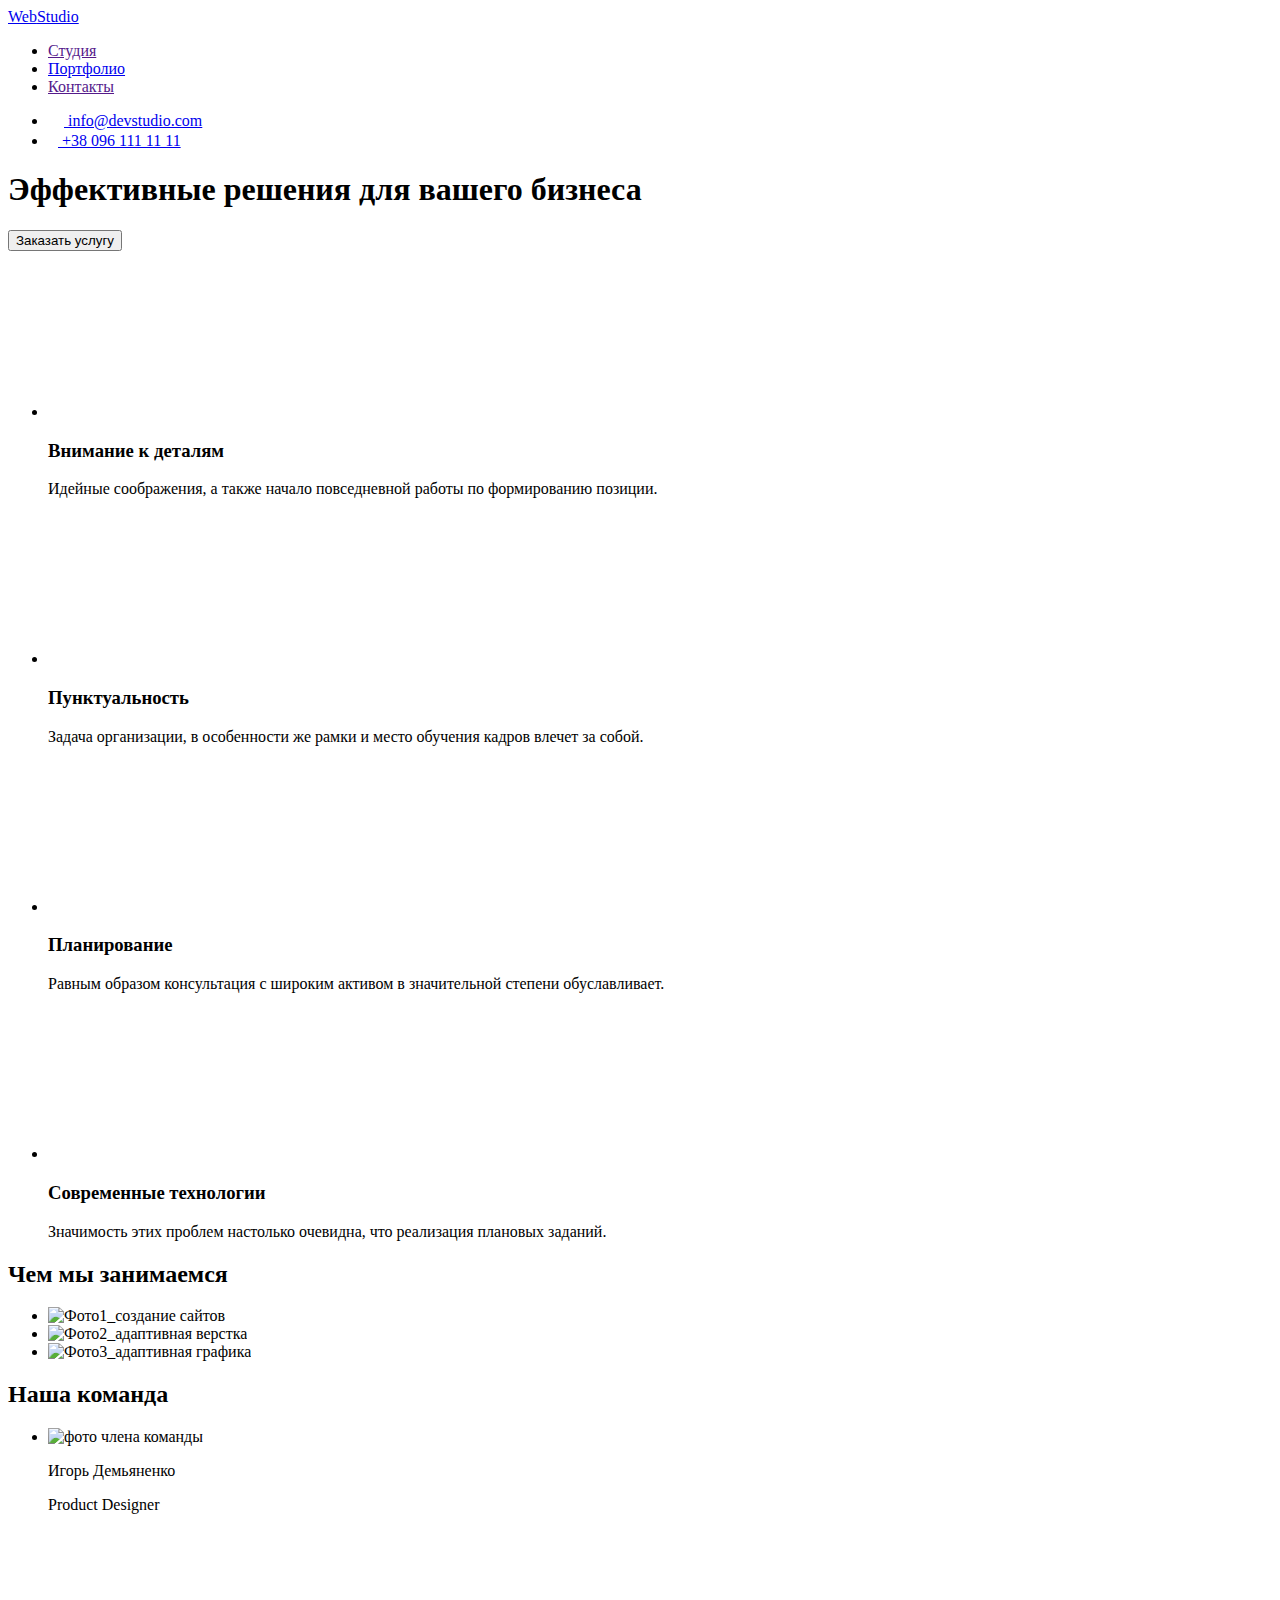
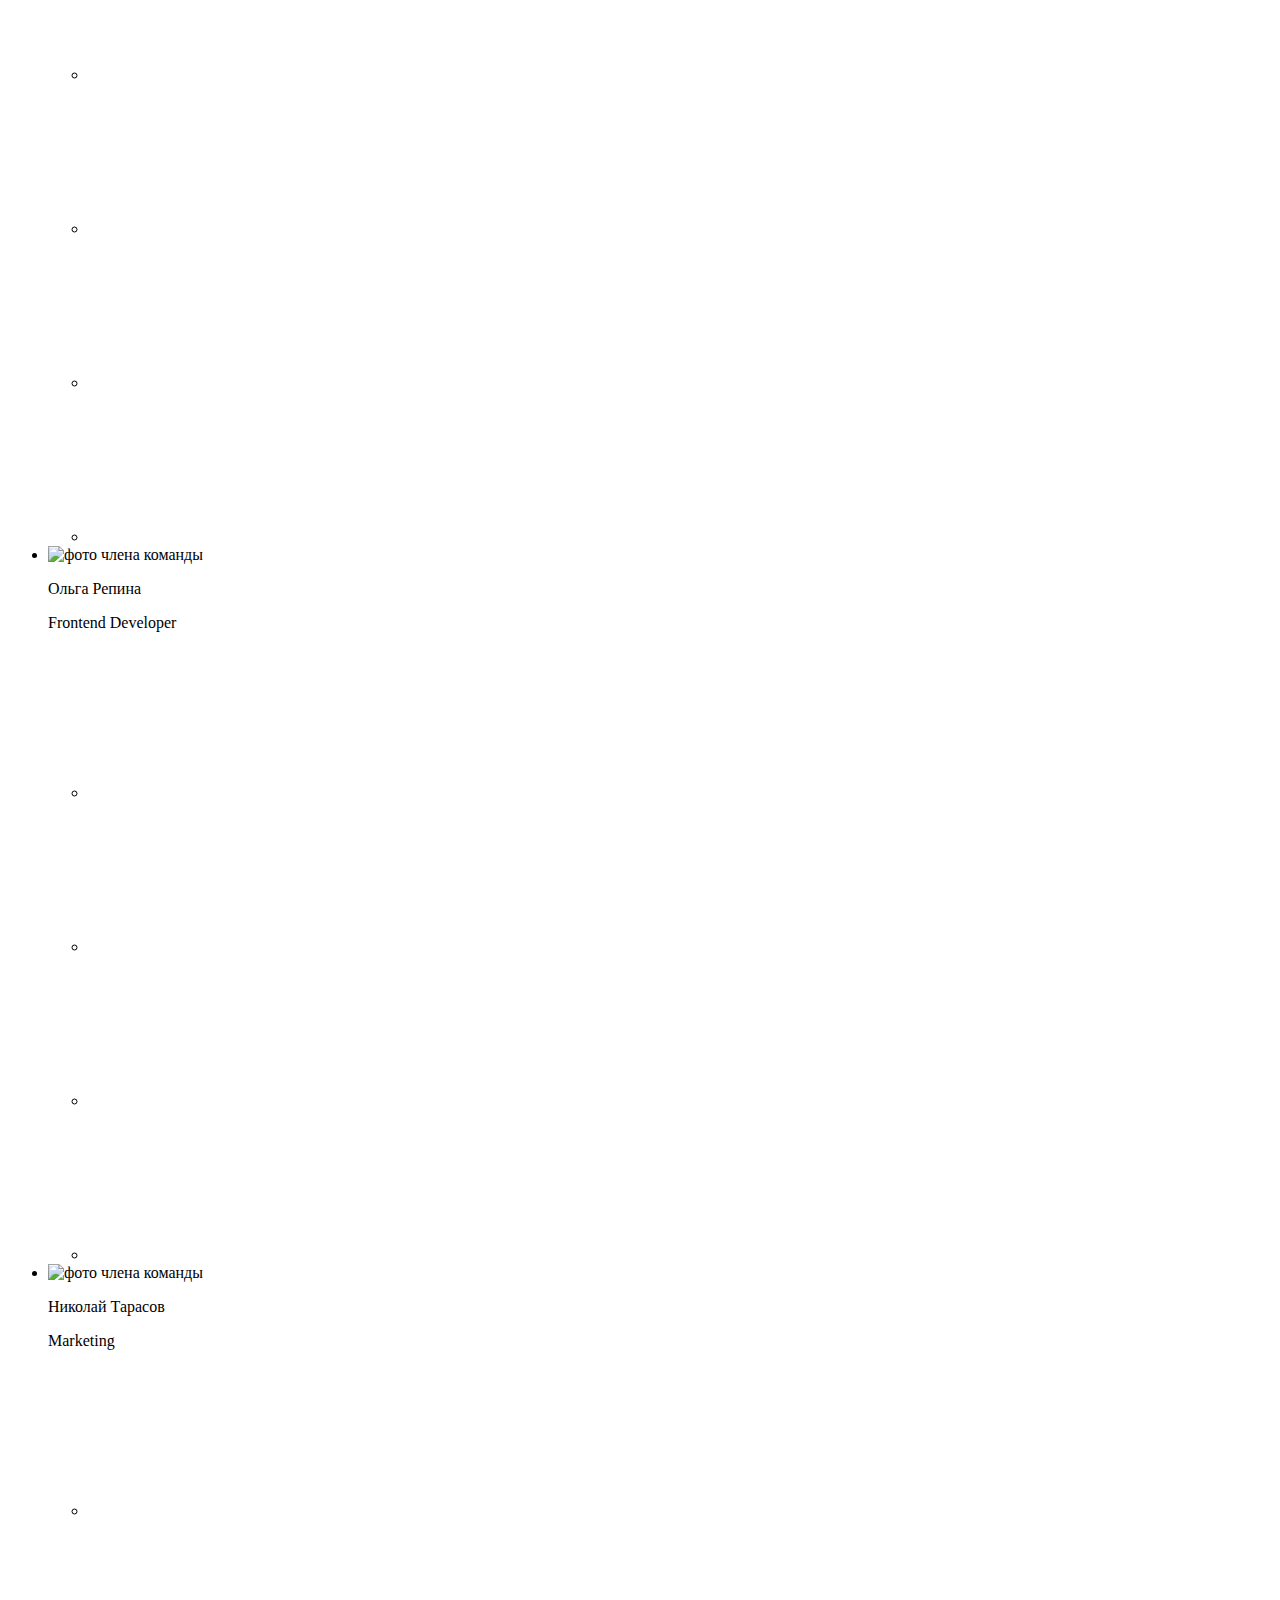
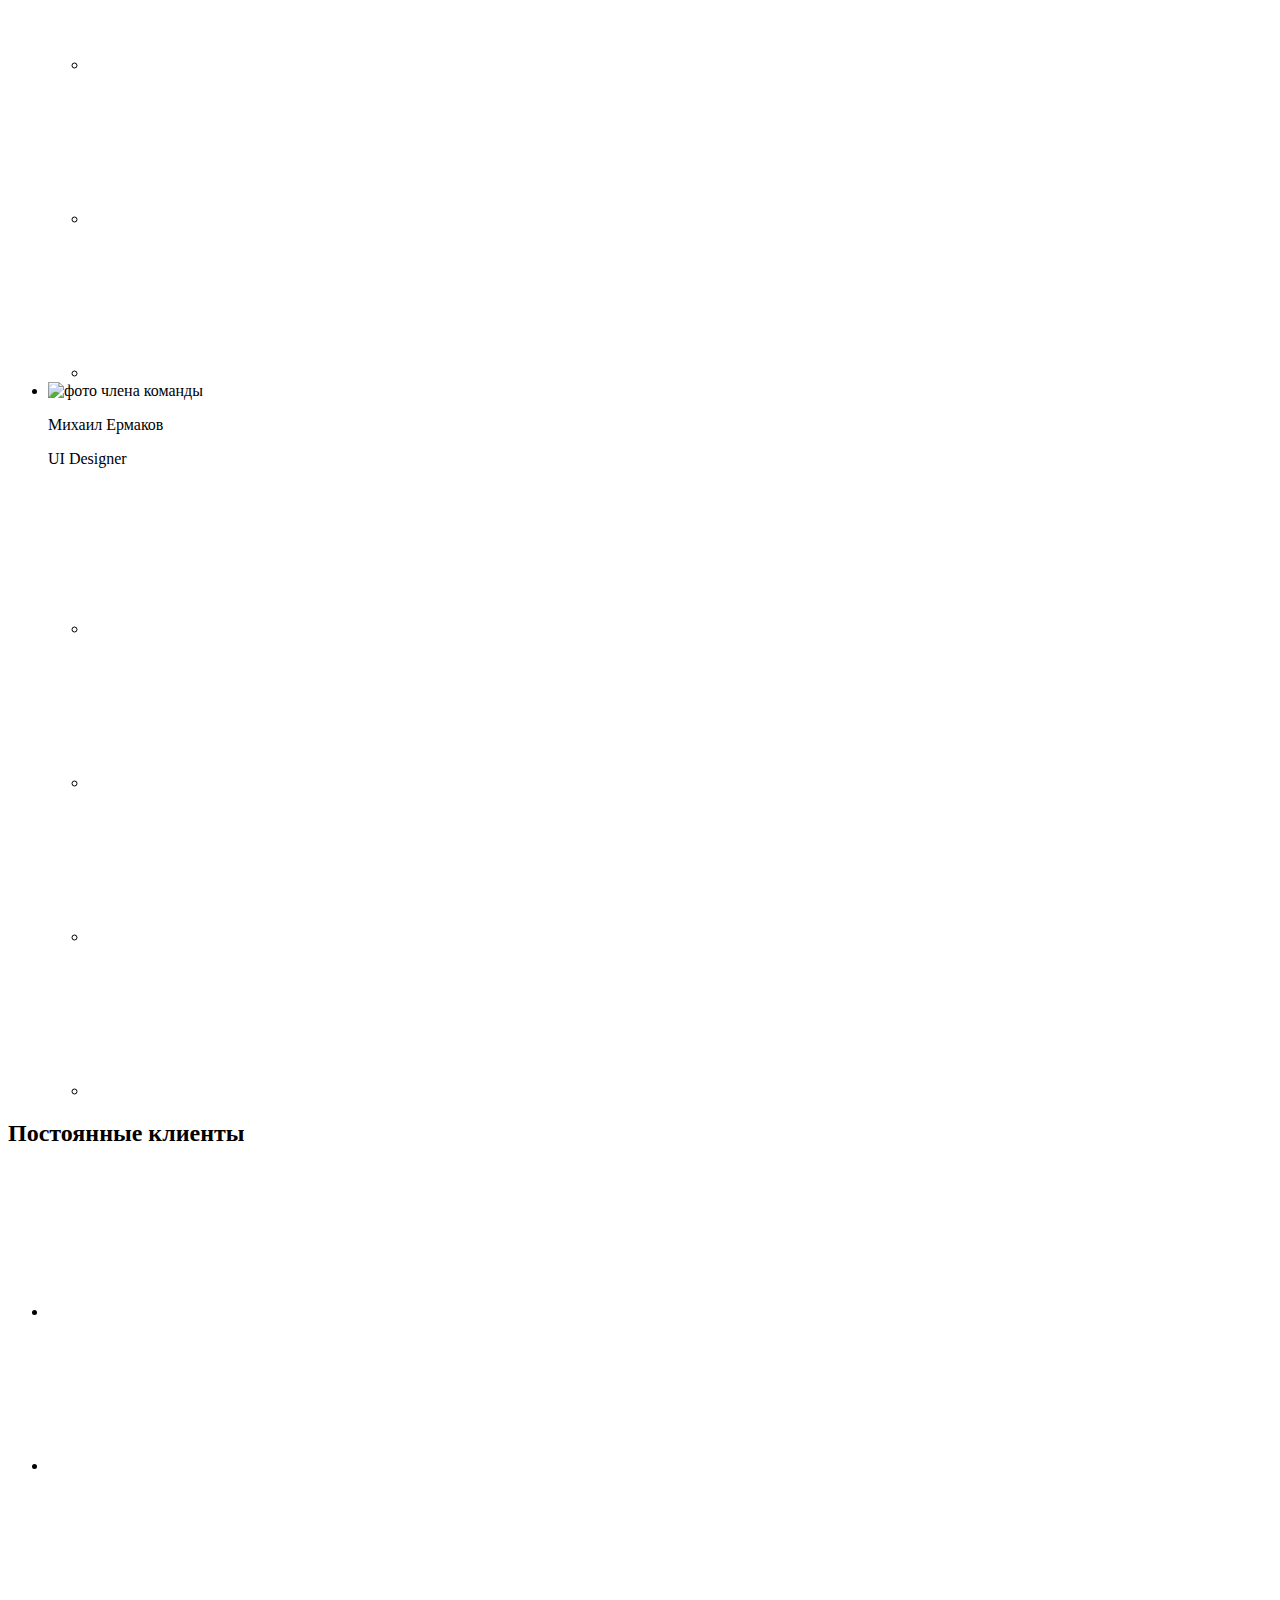
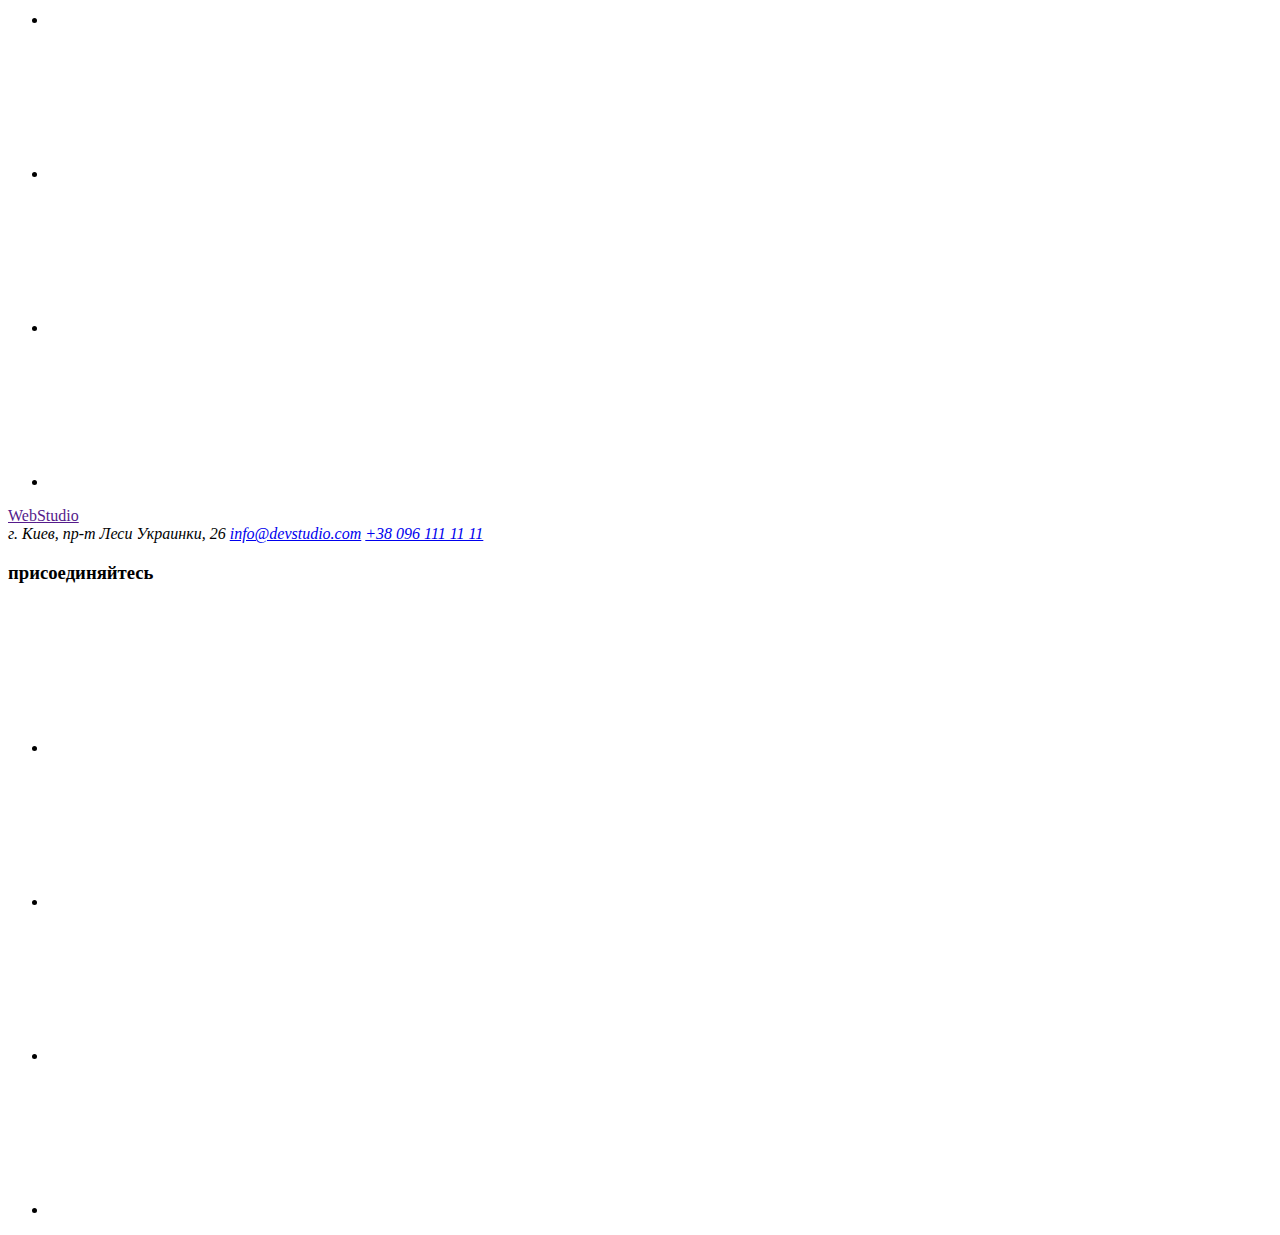
==== index.html @ 7166ab2b "Create index.html" ====
<!DOCTYPE html>
<html lang="ru">

<head>
    <meta charset="UTF-8">
    <meta http-equiv="X-UA-Compatible" content="IE=edge">
    <meta name="viewport" content="width=device-width, initial-scale=1.0">
    <title>WebStudio</title>
    <link href="https://fonts.googleapis.com/css2?family=Raleway:wght@700&family=Roboto:wght@400;500;700;900&display=swap"
          rel="stylesheet">
    <link rel="stylesheet" href="https://cdnjs.cloudflare.com/ajax/libs/modern-normalize/1.1.0/modern-normalize.min.css"
          integrity="sha512-wpPYUAdjBVSE4KJnH1VR1HeZfpl1ub8YT/NKx4PuQ5NmX2tKuGu6U/JRp5y+Y8XG2tV+wKQpNHVUX03MfMFn9Q=="
          crossorigin="anonymous" referrerpolicy="no-referrer" />
    <link rel="stylesheet" href="./css/style.css">
</head>

<body>
    <header class="header">
        <div class="container header_nav">
            <a class="logo_title link_logo" href="./index.html"><span class="logo">Web</span>Studio</a>
        <nav class="navigation">
            <ul class="nav_list list">
                <li class="nav_item">
                    <a class="link_active nav_link link" href="">Студия</a>
                </li>
                <li class="nav_item" >
                    <a class="nav_link link" href="./portfolio.html">Портфолио</a>
                </li>
                <li class="nav_item">
                    <a class="nav_link link" href="">Контакты</a>
                </li>
            </ul>
        </nav>
        <div class="header_contact">
        <ul class="contact_list list">
            <li class="contact_item" >
                <a class="contact_link link " href="mailto:info@devstudio.com">
                    <svg class="icon_contact" width="16" height ="12">
                        <use href="./img/icons.svg#icon-lettet"></use>
                    </svg>
                    info@devstudio.com</a>
            </li>
            <li class="contact_item">
                <a class="contact_link link" href="tel:+380961111111">
                <svg class="icon_contact" width="10" height ="16">
                    <use href="./img/icons.svg#icon-smartphone"></use>
                </svg>
                    +38 096 111 11 11</a>
            </li>
        </ul></div>
        </div>
    </header>
    <main>
        <section class="hero section">
            <div class="container">
            <h1 class="hero_title">Эффективные решения для вашего бизнеса</h1>
            <button class="hero_btn" type="button">Заказать услугу</button>
            </div>
        </section>
        <section class="features section">
            <div class="container">
            <ul class="features_list list">
                <li class="features_item">
                    <div class="icon_container">
                    <svg class="icon_features">
                        <use href="./img/icons.svg#icon-antenna-1"></use>
                    </svg>
                    </div>
                    <h3 class="features_title">Внимание к деталям</h3>
                    <p class="features_text">Идейные соображения, а также начало повседневной работы по формированию позиции.</p>
                </li>
                <li class="features_item">
                    <div class="icon_container">
                        <svg class="icon_features">
                            <use href="./img/icons.svg#icon-clock-1"></use>
                        </svg>
                    </div>
                    <h3 class="features_title">Пунктуальность</h3>
                    <p class="features_text">Задача организации, в особенности же рамки и место обучения кадров влечет за собой.</p>
                </li>
                <li class="features_item">
                    <div class="icon_container">
                        <svg class="icon_features">
                            <use href="./img/icons.svg#icon-diagram-1"></use>
                        </svg>
                    </div>
                    <h3 class="features_title">Планирование</h3>
                    <p class="features_text">Равным образом консультация с широким активом в значительной степени обуславливает.</p>
                </li>
                <li class="features_item">
                    <div class="icon_container">
                        <svg class="icon_features">
                            <use href="./img/icons.svg#icon-astronaut-1"></use>
                        </svg>
                    </div>
                    <h3 class="features_title">Современные технологии</h3>
                    <p class="features_text">Значимость этих проблем настолько очевидна, что реализация плановых заданий.</p>
                </li>
            </ul> </div>
        </section>
        <section class="works section">
            <div class="container">
            <h2 class="works_title">Чем мы занимаемся</h2>

            <ul class="works_list list">
                <li class="works_item">
                    <img src="./img/box1.jpg" alt="Фото1_создание сайтов" width="370" height="294">
                </li>
                <li class="works_item">
                    <img src="./img/box2.jpg" alt="Фото2_адаптивная верстка" width="370" height="294">
                </li>
                <li class="works_item">
                    <img src="./img/box3.jpg" alt="Фото3_адаптивная графика" width="370" height="294">
                </li>
            </ul> </div>
        </section>
        <section class="team section">
            <div class="container">
            <h2 class="team_title">Наша команда</h2>
            <ul class="team_list list">
                <li class="team_item">
                    <img src="./img/man1.jpg" alt="фото члена команды" width="270" height="260">
                    <p class="team_name">Игорь Демьяненко</p>
                    <p class="team_text">Product Designer</p>
                    <ul class="soc_list list">
                        <li class="soc_item">
                            <a class="soc_link" href="#">
                                <svg class="icon_soc">
                                    <use href="./img/icons.svg#icon-instagram-2"></use>
                                </svg>
                            </a>
                        </li>
                        <li class="soc_item" >
                            <a class="soc_link" href="#">
                                <svg class="icon_soc">
                                    <use href="./img/icons.svg#icon-twitter-1"></use>
                                </svg>
                            </a>
                        </li>
                        <li class="soc_item">
                            <a class="soc_link" href="#">
                                <svg class="icon_soc">
                                    <use href="./img/icons.svg#icon-facebook-1"></use>
                                </svg>
                            </a>
                        </li>
                        <li class="soc_item">
                            <a class="soc_link" href="#">
                                <svg class="icon_soc">
                                    <use href="./img/icons.svg#icon-linkedin-1"></use>
                                </svg>
                            </a>
                        </li>

                    </ul>
                </li>
                <li class="team_item" >
                    <img src="./img/woman.jpg" alt="фото члена команды" width="270" height="260">
                    <p class="team_name">Ольга Репина</p>
                    <p class="team_text" >Frontend Developer</p>
                    <ul class="soc_list list">
                        <li class="soc_item">
                            <a class="soc_link" href="#">
                                <svg class="icon_soc">
                                    <use href="./img/icons.svg#icon-instagram-2"></use>
                                </svg>
                            </a>
                        </li>
                        <li class="soc_item">
                            <a class="soc_link" href="#">
                                <svg class="icon_soc">
                                    <use href="./img/icons.svg#icon-twitter-1"></use>
                                </svg>
                            </a>
                        </li>
                        <li class="soc_item">
                            <a class="soc_link" href="#">
                                <svg class="icon_soc">
                                    <use href="./img/icons.svg#icon-facebook-1"></use>
                                </svg>
                            </a>
                        </li>
                        <li class="soc_item">
                            <a class="soc_link" href="#">
                                <svg class="icon_soc">
                                    <use href="./img/icons.svg#icon-linkedin-1"></use>
                                </svg>
                            </a>
                        </li>
                    
                    </ul>
                </li>
                <li class="team_item">
                    <img src="./img/man2.jpg" alt="фото члена команды" width="270" height="260">
                    <p class="team_name" >Николай Тарасов</p>
                    <p class="team_text">Marketing</p>
                    <ul class="soc_list list">
                        <li class="soc_item">
                            <a class="soc_link" href="#">
                                <svg class="icon_soc">
                                    <use href="./img/icons.svg#icon-instagram-2"></use>
                                </svg>
                            </a>
                        </li>
                        <li class="soc_item">
                            <a class="soc_link" href="#">
                                <svg class="icon_soc">
                                    <use href="./img/icons.svg#icon-twitter-1"></use>
                                </svg>
                            </a>
                        </li>
                        <li class="soc_item">
                            <a class="soc_link" href="#">
                                <svg class="icon_soc">
                                    <use href="./img/icons.svg#icon-facebook-1"></use>
                                </svg>
                            </a>
                        </li>
                        <li class="soc_item">
                            <a class="soc_link" href="#">
                                <svg class="icon_soc">
                                    <use href="./img/icons.svg#icon-linkedin-1"></use>
                                </svg>
                            </a>
                        </li>
                    
                    </ul>
                </li>
                <li class="team_item" >
                    <img src="./img/man1.jpg" alt="фото члена команды" width="270" height="260">
                    <p class="team_name">Михаил Ермаков</p>
                    <p class="team_text" >UI Designer</p>
                    <ul class="soc_list list">
                        <li class="soc_item">
                            <a class="soc_link" href="#">
                                <svg class="icon_soc">
                                    <use href="./img/icons.svg#icon-instagram-2"></use>
                                </svg>
                            </a>
                        </li>
                        <li class="soc_item">
                            <a class="soc_link" href="#">
                                <svg class="icon_soc">
                                    <use href="./img/icons.svg#icon-twitter-1"></use>
                                </svg>
                            </a>
                        </li>
                        <li class="soc_item">
                            <a class="soc_link" href="#">
                                <svg class="icon_soc">
                                    <use href="./img/icons.svg#icon-facebook-1"></use>
                                </svg>
                            </a>
                        </li>
                        <li class="soc_item">
                            <a class="soc_link" href="#">
                                <svg class="icon_soc">
                                    <use href="./img/icons.svg#icon-linkedin-1"></use>
                                </svg>
                            </a>
                        </li>
                    </ul>
                </li>
            </ul> </div>
        </section>
        <section class="client section">
            <div class="container">
            <h2 class="client_title">Постоянные клиенты</h2>
            <ul class="client_list list">
                <li class="client_item">
                    <a class="client_link" href="">
                        <svg class="client_icon">
                            <use href="./img/icons.svg#icon-Logo"></use>
                        </svg>
                    </a>
                </li>
                <li class="client_item">
                    <a class= "client_link" href="">
                        <svg class="client_icon">
                            <use href="./img/icons.svg#icon-Logo-1"></use>
                        </svg>
                    </a>
                </li>
                <li class="client_item">
                    <a class="client_link" href="">
                        <svg class="client_icon">
                            <use href="./img/icons.svg#icon-Logo-2"></use>
                        </svg>
                    </a>
                </li>
                <li class="client_item">
                    <a class="client_link" href="">
                        <svg class="client_icon">
                            <use href="./img/icons.svg#icon-Logo-3"></use>
                        </svg>
                    </a>
                </li>
                <li class="client_item">
                    <a class="client_link" href="">
                        <svg class="client_icon">
                            <use href="./img/icons.svg#icon-Logo-4"></use>
                        </svg>
                    </a>
                </li>
                <li class="client_item">
                    <a class="client_link" href="">
                        <svg class="client_icon">
                            <use href="./img/icons.svg#icon-Logo-5"></use>
                        </svg>
                    </a>
                </li>
             </ul>
            </div>
        </section>
    </main>
    <footer class="footer_nav">
        <div class="container footer">
        <div class="footer_adress">
           <a class="footer_logo link_logo" href=""><span class="logo">Web</span>Studio</a>
            <address class="footer_contact">
            г. Киев, пр-т Леси Украинки, 26
            <a class="footer_link link" href="mailto:info@devstudio.com">info@devstudio.com</a>
            <a class="footer_link link" href="tel:+380961111111">+38 096 111 11 11</a>
        </address>
       </div>
        <div class="footer_soc">
            <h3 class="footer_soc_title">присоединяйтесь</h3>
            <ul class="footer_list list">
                <li class="footer_soc_item">
                    <a class="footer_soc_link" href="#">
                        <svg class="footer_icon_soc">
                            <use href="./img/icons.svg#icon-instagram-2"></use>
                        </svg>
                    </a>
                </li>
                <li class="footer_soc_item">
                    <a class="footer_soc_link" href="#">
                        <svg class="footer_icon_soc">
                            <use href="./img/icons.svg#icon-twitter-1"></use>
                        </svg>
                    </a>
                </li>
                <li class="footer_soc_item">
                    <a class="footer_soc_link" href="#">
                        <svg class="footer_icon_soc">
                            <use href="./img/icons.svg#icon-facebook-1"></use>
                        </svg>
                    </a>
                </li>
                <li class="footer_soc_item">
                    <a class="footer_soc_link" href="#">
                        <svg class="footer_icon_soc">
                            <use href="./img/icons.svg#icon-linkedin-1"></use>
                        </svg>
                    </a>
                </li>
            
            </ul>
        </div>
    </div>
    </footer>
</body>

</html>
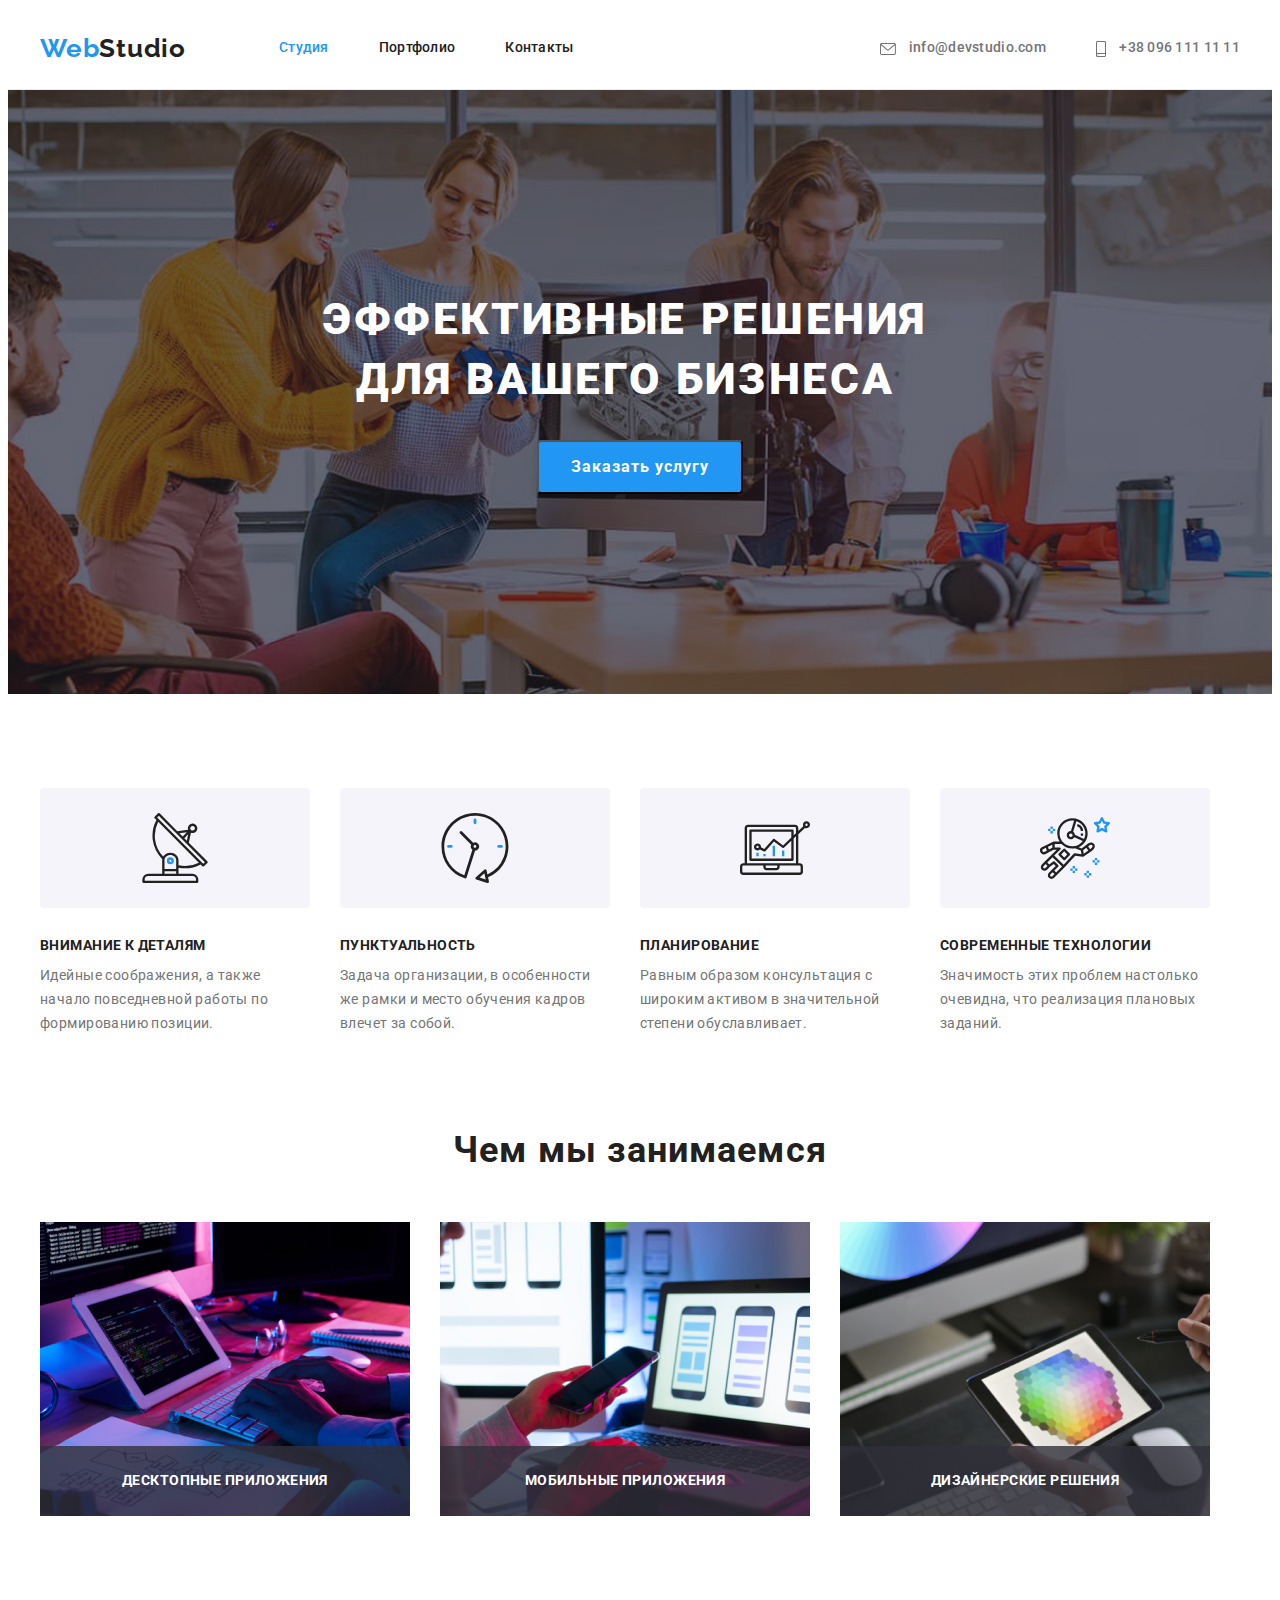
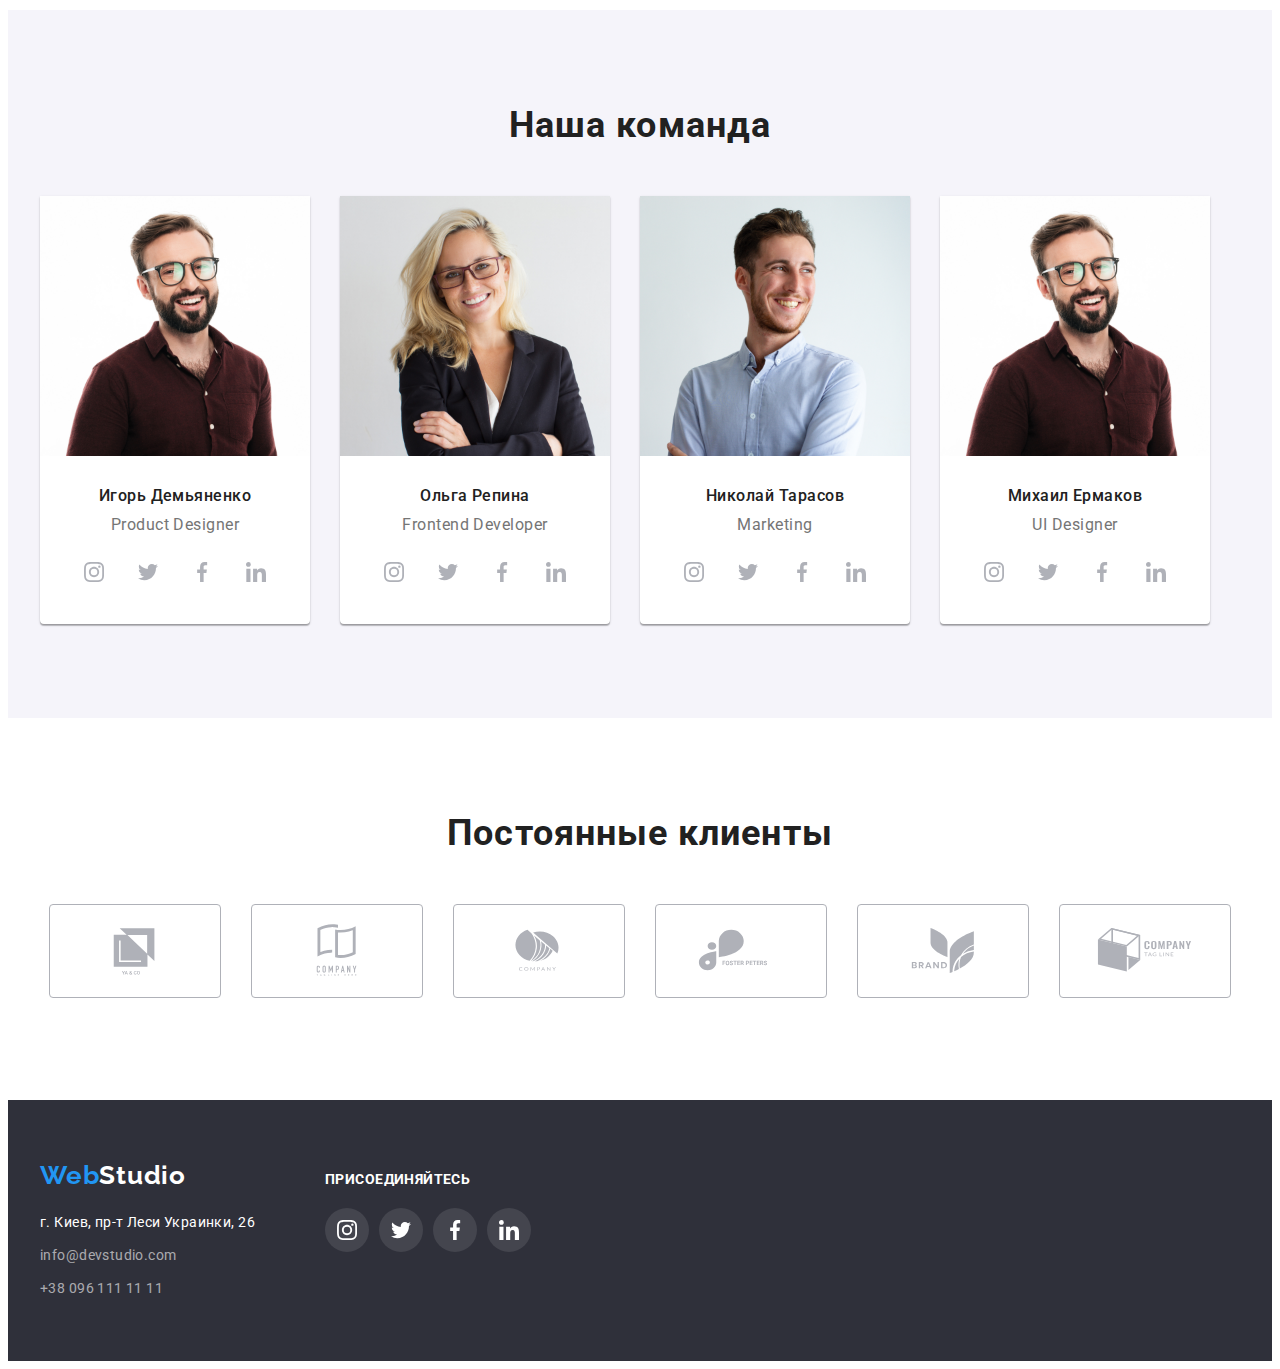
==== commit d9944d0a: "222" ====
--- a/index.html
+++ b/index.html
@@ -105,12 +105,21 @@
             <ul class="works_list list">
                 <li class="works_item">
                     <img src="./img/box1.jpg" alt="Фото1_создание сайтов" width="370" height="294">
+                    <div class="work_text">
+                        <p >Десктопные приложения</p>
+                    </div>
                 </li>
                 <li class="works_item">
                     <img src="./img/box2.jpg" alt="Фото2_адаптивная верстка" width="370" height="294">
+                    <div class="work_text">
+                        <p>Мобильные приложения</p>
+                    </div>
                 </li>
                 <li class="works_item">
                     <img src="./img/box3.jpg" alt="Фото3_адаптивная графика" width="370" height="294">
+                    <div class="work_text">
+                        <p>Дизайнерские решения</p>
+                    </div>
                 </li>
             </ul> </div>
         </section>
--- a/css/style.css
+++ b/css/style.css
@@ -0,0 +1,563 @@
+:root {
+    --header-color: #2F303A;
+    --title-color: #212121;
+    --text-color: #757575;
+    --blue-text-color: #2196F3;
+    --background-color: #F5F4FA;
+    --secondary-color: #ffffff;
+}
+
+body {
+    font-family: Roboto, Tahomo, sans-serif;
+    color: var(--text-color);
+}
+
+p, 
+h1, 
+h2, 
+h3, 
+h4, 
+h5, 
+h6 {
+    margin: 0;
+}
+
+ul,
+ol {
+    padding-left: 0;
+    margin: 0;
+}
+img {
+    display: block;
+    max-width: 100%;
+    height: auto;
+}
+.container {
+    width: 1200px;
+    padding-left: 15px;
+    padding-right: 15px;
+    margin: 0 auto;
+}
+.list {
+    list-style: none;
+}
+.link {
+    text-decoration: none;
+    transition: color 250ms cubic-bezier(0.4, 0, 0.2, 1);
+}
+.link:hover,
+.link:focus {
+    color: var(--blue-text-color);
+}
+.link_logo {
+    text-decoration: none;
+}
+.visually-hidden {
+    position: absolute;
+    white-space: nowrap;
+    width: 1px;
+    height: 1px;
+    overflow: hidden;
+    border: 0;
+    padding: 0;
+    clip: rect(0 0 0 0);
+    clip-path: inset(50%);
+    margin: -1px;
+}
+.section {
+    padding-top: 94px;
+    padding-bottom: 94px;
+}
+/* ---------------------header------------------------- */
+
+.header {
+    border-bottom: 1px solid #ECECEC;
+}
+.header_nav {
+    display: flex;
+    align-items: center;
+}
+.navigation, .contact_link {
+    background-color: var(--secondary-color);
+    font-weight: 500;
+    font-size: 14px;
+    line-height: 1.14;
+    letter-spacing: 0.02em;
+    
+}
+
+.logo_title {
+    padding-top: 25px;
+    padding-bottom: 25px;
+    margin-right: 93px;
+    
+}
+
+.logo_title, .footer_logo {
+    font-family: Raleway, Tahoma, sans-serif;
+    font-weight: 700;
+    font-size: 26px;
+    line-height: 1.19;
+    letter-spacing: 0.03em;
+ 
+}
+
+.logo_title, .nav_link {
+    color: var(--title-color);
+}
+.logo {
+    color: var(--blue-text-color);
+}
+.icon_contact {
+    fill: currentColor;
+    margin-right: 10px;
+    vertical-align: middle;
+}
+
+.link_active{
+    color: var(--blue-text-color);
+}
+.contact_link {
+    color: var(--text-color);
+
+
+}
+.nav_list {
+    display: flex;
+}
+.nav_item:not(:last-child) {
+    margin-right: 50px;
+}
+.nav_link, .contact_link{
+    display: block;
+    padding-top: 32px;
+    padding-bottom: 32px;
+  } 
+.header_contact {
+    margin-left: auto;
+}
+.contact_list {
+    display: flex;
+    align-items: center;
+    
+}
+
+
+.contact_item:not(:last-child) {
+    margin-right: 50px; 
+}
+
+
+/* ---------------------hero------------------------- */
+
+.hero {
+    background-color: var(--header-color);
+    padding-top: 200px;
+    padding-bottom: 200px;
+    max-width: 1600px;
+    margin: 0 auto;
+    background-image: linear-gradient(
+        rgba(47, 48, 58, 0.4),
+        rgba(47, 48, 58, 0.4)
+    ),
+    url(../img/overlay.jpg);
+    background-repeat: no-repeat;
+    background-size: cover;
+    background-position: center;
+}
+.hero_title {
+    margin-bottom: 30px;
+    margin-left: 237px;
+    margin-right: auto;
+    width: 696px;
+    font-weight: 900;
+    font-size: 44px;
+    line-height: 1.36;
+    text-align: center;
+    letter-spacing: 0.06em;
+    text-transform: uppercase;
+    color: var(--secondary-color);
+    
+}
+.hero_btn {
+    display: block;
+    margin: 0 auto;
+    padding: 10px 32px;
+    cursor: pointer;
+    font-family: inherit;
+    font-weight: 700;
+    font-size: 16px;
+    line-height: 1.88;
+    align-items: center;
+    text-align: center;
+    letter-spacing: 0.06em;
+    background-color: var(--blue-text-color);
+    color: var(--secondary-color);
+    box-shadow: 0px 4px 4px rgba(0, 0, 0, 0.15);
+    border-radius: 4px;
+}
+
+/* --------------------features------------------------ */
+.features {
+    padding-bottom: 0;
+}
+
+.icon_features {
+    width: 70px;
+    height: 70px;
+   
+    
+    
+}
+.icon_container {
+    background-color: var(--background-color);
+    height: 120px;
+    border-radius: 4px;
+    margin-bottom: 30px;
+    display: flex;
+    justify-content: center;
+    align-items: center;
+    
+}
+.features_title {
+    font-weight: 700;
+    font-size: 14px;
+    line-height: 1.14;
+    letter-spacing: 0.03em;
+    text-transform: uppercase;
+    color: var(--title-color);
+    margin-bottom: 10px;
+}    
+
+.features_text, .footer_nav {
+    font-size: 14px;
+    line-height: 1.71;
+    letter-spacing: 0.03em;
+}
+.features_list {
+    display: flex;
+}
+
+.features_item {
+    width: 270px;
+}
+
+.features_item:not(:last-child) {
+    margin-right: 30px;
+}
+/* --------------------works-team ----------------------- */
+
+.works_title, .team_title, .client_title {
+    font-weight: 700;
+    font-size: 36px;
+    line-height: 1.17;
+    letter-spacing: 0.03em;
+    color: var(--title-color);
+}
+.works_title {
+    margin-bottom: 50px;
+    text-align: center;
+}
+.works_list {
+    display: flex;
+}
+.works_item:not(:last-child) {
+    margin-right: 30px;
+}
+
+.work_text {
+    font-weight: 700;
+    font-size: 14px;
+    line-height: 1.14;
+    text-align: center;
+    letter-spacing: 0.03em;
+    text-transform: uppercase;
+    background-color: rgba(47, 48, 58, 0.8); ;
+    color: var(--secondary-color);
+    position: absolute;
+    width: 370px;
+    min-height: 70px;
+    display: flex;
+    align-items: center;
+    justify-content: center;
+    transform: translateY(-70px);
+}
+
+
+
+.team {
+    background-color: var(--background-color);
+    font-size: 16px;
+    line-height: 1.19;
+    letter-spacing: 0.03em;
+}
+.team_title {
+    margin-bottom: 50px;
+    text-align: center;
+}
+.team_list {
+    display: flex;
+}
+.team_item {
+    background-color: var(--secondary-color);
+    box-shadow: 0px 1px 3px rgba(0, 0, 0, 0.12),
+    0px 1px 1px rgba(0, 0, 0, 0.14),
+    0px 2px 1px rgba(0, 0, 0, 0.2);
+    border-radius: 0px 0px 4px 4px;
+}    
+
+.team_item:not(:last-child) {
+    margin-right: 30px;
+}
+
+.team_name {
+    font-weight: 500;
+    color: var(--title-color);
+    margin-top: 30px;
+    margin-bottom: 10px;
+    text-align: center;
+}
+.team_text {
+    text-align: center;
+    margin-bottom: 16px;
+}
+
+.soc_list {
+    display: flex;
+    justify-content: center;
+}
+.soc_item + .soc_item {
+    margin-left: 10px;
+    margin-bottom: 30px;
+}
+.soc_link {
+    width: 44px;
+    height: 44px;
+    background-color: var(--secondary-color);
+    border-radius: 50%;
+    display: flex;
+    justify-content: center;
+    align-items: center;
+    fill: #AFB1B8;
+    transition: background-color 250ms cubic-bezier(0.4, 0, 0.2, 1), fill 250ms cubic-bezier(0.4, 0, 0.2, 1);
+}
+
+.soc_link:hover, .soc_link:focus {
+    background-color: var(--blue-text-color);
+    fill: var(--secondary-color);
+}
+
+.icon_soc {
+    width: 20px;
+    height: 20px;
+}
+
+/* ----------------------client----------------------- */
+
+.client {
+    padding-bottom: 102px;
+}
+
+.client_title {
+    margin-bottom: 50px;
+    text-align: center;
+}
+
+.client_list {
+    display: flex;
+    justify-content: center;
+}
+
+.client_item + .client_item {
+    margin-left: 30px;
+    }
+
+.client_link {
+    width: 170px;
+    height: 92px;
+    background-color: var(--secondary-color);
+    border: 1px solid #AFB1B8;
+    border-radius: 4px;
+    display: flex;
+    justify-content: center;
+    align-items: center;
+    fill: #AFB1B8;
+    transition: fill 250ms cubic-bezier(0.4, 0, 0.2, 1),
+    border 250ms cubic-bezier(0.4, 0, 0.2, 1);
+}
+.client_link:hover,
+.client_link:focus {
+    fill: var(--blue-text-color);
+    border: 1px solid var(--blue-text-color);
+}
+.client_icon {
+    width: 106px;
+    height: 60px;
+}
+
+
+/* --------------------footer----------------------- */
+.footer_contact{
+    font-style: normal;
+}
+
+.footer_nav {
+    background-color: var(--header-color);
+    color: var(--secondary-color);
+    
+ }
+.footer_adress {
+    padding-top: 60px;
+    padding-bottom: 60px;
+}
+ .footer {
+     display: flex;
+     
+ }
+ .footer_soc {
+    margin-left: 70px;
+    padding-top: 72px;
+    padding-bottom: 100px;
+ }
+.footer_logo {
+    display: block;
+    color: var(--secondary-color);
+    margin-bottom: 20px;
+}
+
+.footer_link {
+    color: rgba(255, 255, 255, 0.6);
+    margin-top: 9px;
+}
+.footer_contact{
+    display: flex;
+    flex-flow: column wrap;
+    }
+
+.footer_soc_title {
+    font-weight: 700;
+    font-size: 14px;
+    line-height: 1.14;
+    letter-spacing: 0.03em;
+    text-transform: uppercase;
+    color: var(--secondary-color);
+    margin-bottom: 20px;
+}    
+.footer_list {
+    display: flex;
+    
+}
+
+.footer_soc_item + .footer_soc_item {
+    margin-left: 10px;
+    
+}
+
+.footer_soc_link {
+    width: 44px;
+    height: 44px;
+    background-color: rgba(255, 255, 255, 0.1);
+    border-radius: 50%;
+    display: flex;
+    justify-content: center;
+    align-items: center;
+    fill: var(--secondary-color);
+    transition: background-color 250ms cubic-bezier(0.4, 0, 0.2, 1),
+    fill 250ms cubic-bezier(0.4, 0, 0.2, 1);
+}
+
+.footer_soc_link:hover,
+.footer_soc_link:focus {
+    background-color: var(--blue-text-color);
+    fill: var(--secondary-color);
+}
+
+.footer_icon_soc {
+    width: 20px;
+    height: 20px;
+}
+
+/* --------------------portfolio-------------------- */
+.filter_list {
+    display: flex;
+    justify-content: center;
+    margin-bottom: 50px;
+}
+.filter_item:not(:last-child) {
+    margin-right: 8px;
+}
+.filter_btn {
+    cursor: pointer;
+    padding: 6px 22px;
+    font-family: inherit;
+    font-weight: 500;
+    font-size: 16px;
+    line-height: 1.63;
+    text-align: center;
+    letter-spacing: 0.03em;
+    color: var(--title-color);
+    background-color: var(--background-color);
+    border: none;
+    border-radius: 4px;
+    transition: background-color 250ms cubic-bezier(0.4, 0, 0.2, 1),
+                color 250ms cubic-bezier(0.4, 0, 0.2, 1),
+                box-shadow 250ms cubic-bezier(0.4, 0, 0.2, 1);
+}
+
+.filter_btn:hover,
+.filter_btn:focus {
+    background-color: var(--blue-text-color);
+    color: var(--secondary-color);
+    box-shadow: 0px 3px 1px rgba(0, 0, 0, 0.1),
+    0px 1px 2px rgba(0, 0, 0, 0.08),
+    0px 2px 2px rgba(0, 0, 0, 0.12);
+    
+}
+
+
+/* --------------------galerie-------------------- */
+.galerie {
+    padding-top: 94px;
+    padding-bottom: 94px;
+}
+
+.galerie_list {
+    display: flex;
+    flex-wrap: wrap;
+    margin-left: -30px;
+    margin-top: -30px;
+}
+.galerie_item {
+    margin-left: 30px;
+    margin-top: 30px;
+    flex-basis: calc((100% - 90px) / 3);
+    transition: box-shadow 250ms cubic-bezier(0.4, 0, 0.2, 1);
+}
+
+.galerie_item:hover,
+.galerie_item:focus {
+    box-shadow: 0px 4px 4px rgba(0, 0, 0, 0.25);
+}
+.galerie_title {
+    margin-bottom: 4px;
+    font-weight: 700;
+    font-size: 18px;
+    line-height: 2;
+    letter-spacing: 0.06em;
+    color: var(--title-color);
+}
+
+.galerie_text {
+    font-size: 16px;
+    line-height: 1.88;
+    letter-spacing: 0.03em;
+    color: var(--text-color); 
+}
+
+.text_card {
+    padding: 20px 24px;
+    border-bottom: 1px solid #EEEEEE;
+    border-left: 1px solid #EEEEEE;
+    border-right: 1px solid #EEEEEE;
+}
+
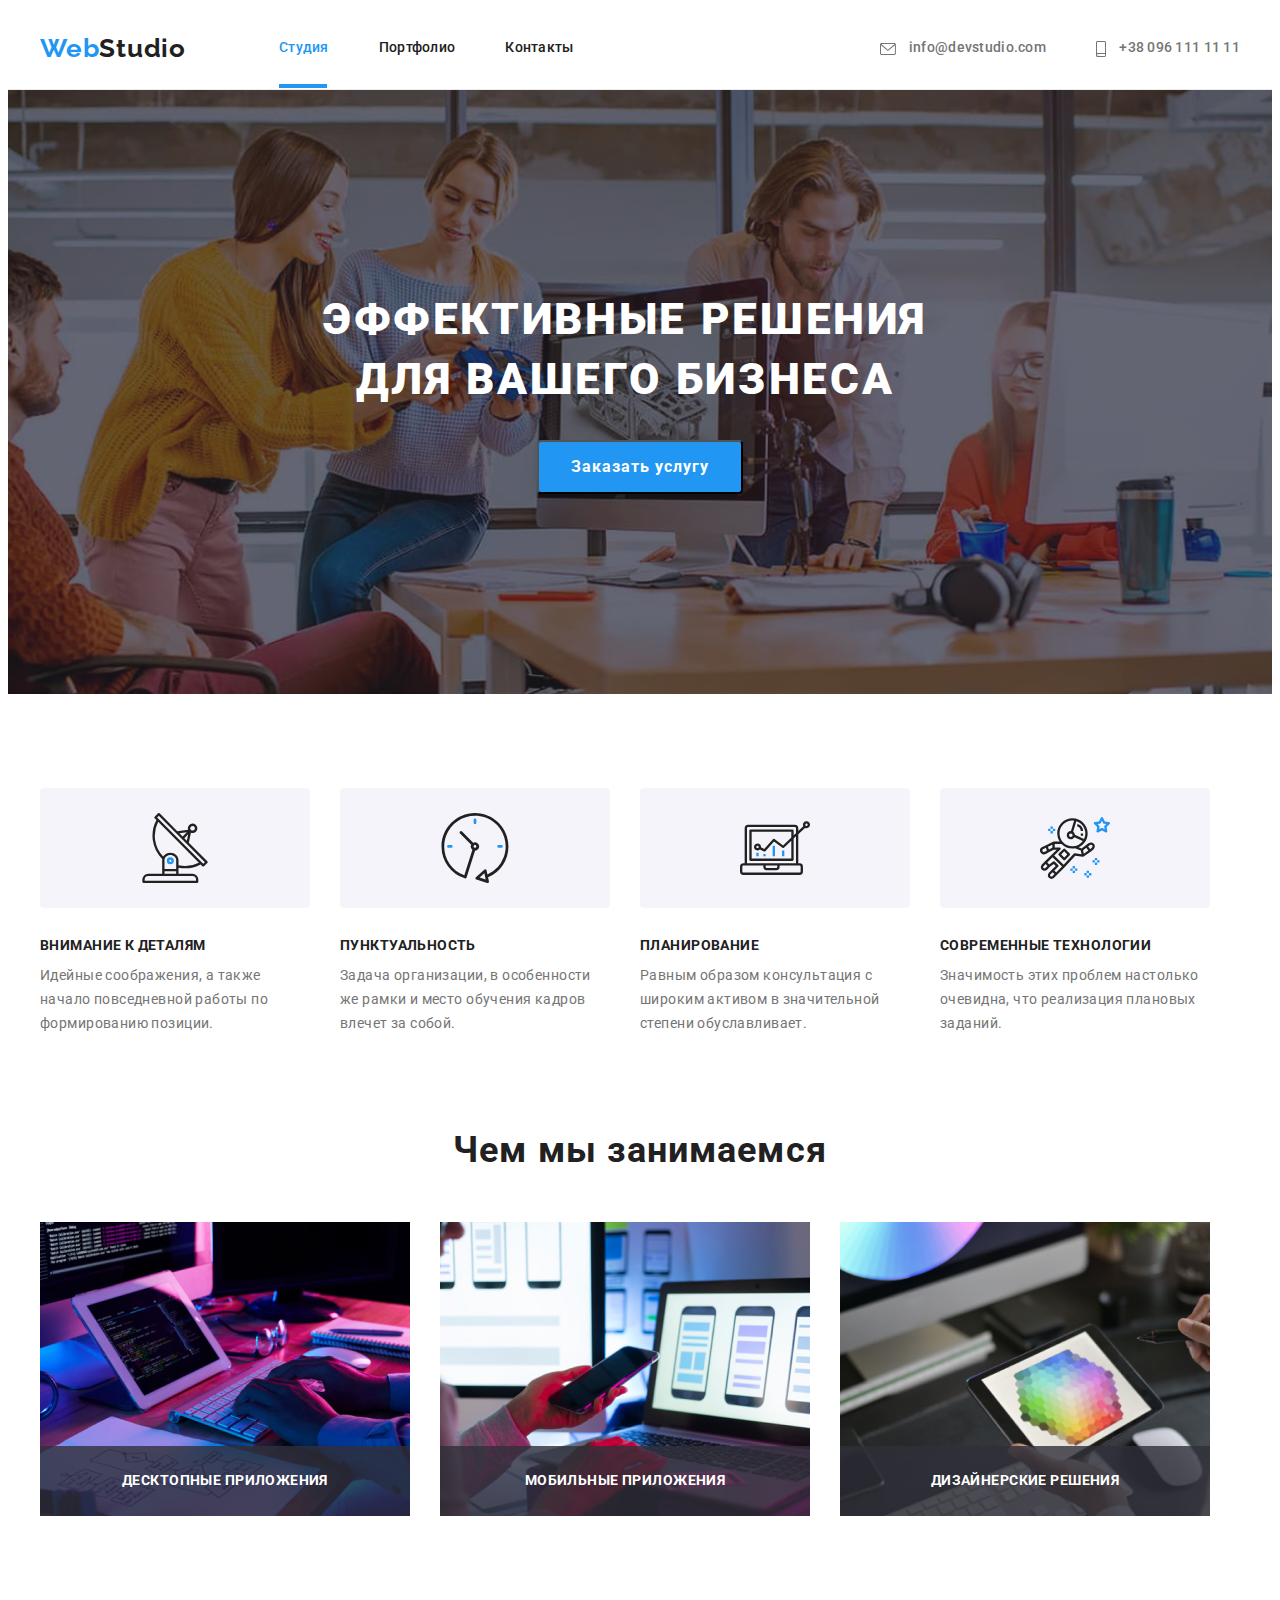
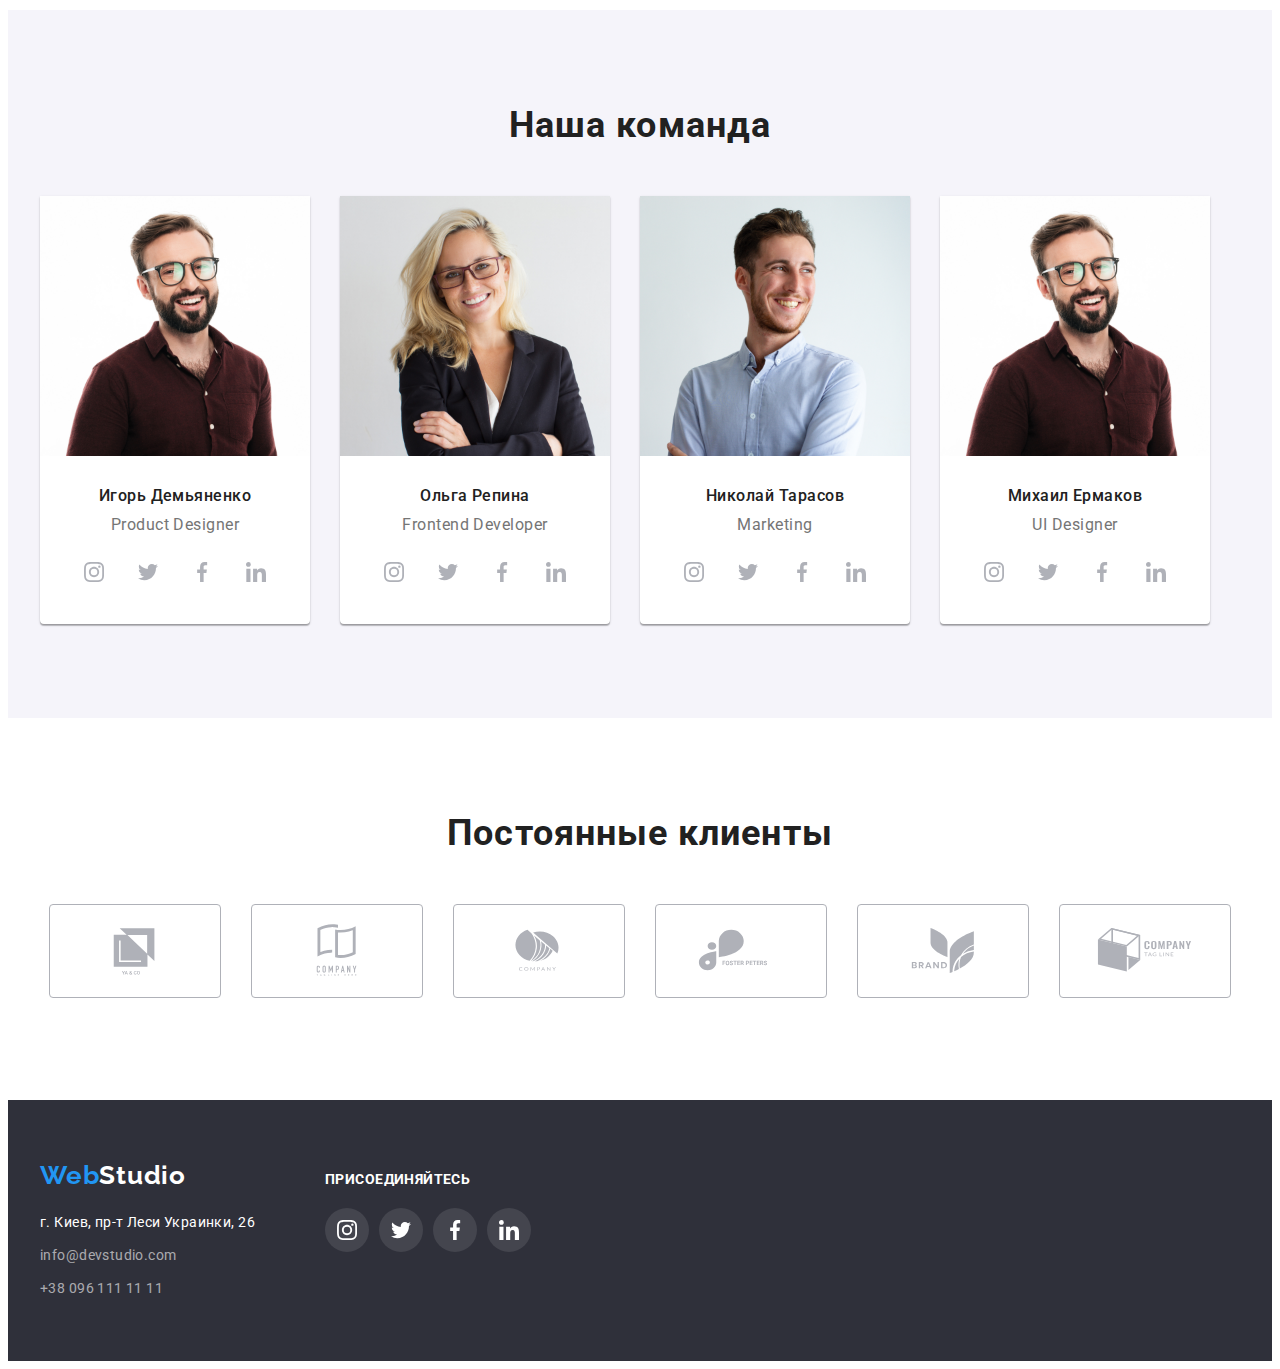
==== commit 7dfd370d: "ww" ====
--- a/index.html
+++ b/index.html
@@ -21,7 +21,7 @@
         <nav class="navigation">
             <ul class="nav_list list">
                 <li class="nav_item">
-                    <a class="link_active nav_link link" href="">Студия</a>
+                    <a class="link_active nav_link link_studio link" href=""> <span class="an"> Студия </span></a>
                 </li>
                 <li class="nav_item" >
                     <a class="nav_link link" href="./portfolio.html">Портфолио</a>
@@ -54,7 +54,7 @@
         <section class="hero section">
             <div class="container">
             <h1 class="hero_title">Эффективные решения для вашего бизнеса</h1>
-            <button class="hero_btn" type="button">Заказать услугу</button>
+            <button class="hero_btn" type="button" data-modal-open>Заказать услугу</button>
             </div>
         </section>
         <section class="features section">
@@ -104,22 +104,26 @@
 
             <ul class="works_list list">
                 <li class="works_item">
+                    <div class="works_cards">
                     <img src="./img/box1.jpg" alt="Фото1_создание сайтов" width="370" height="294">
                     <div class="work_text">
                         <p >Десктопные приложения</p>
                     </div>
+                    </div>
                 </li>
                 <li class="works_item">
+                    <div class="works_cards">
                     <img src="./img/box2.jpg" alt="Фото2_адаптивная верстка" width="370" height="294">
                     <div class="work_text">
                         <p>Мобильные приложения</p>
-                    </div>
+                    </div></div>
                 </li>
                 <li class="works_item">
+                    <div class="works_cards">
                     <img src="./img/box3.jpg" alt="Фото3_адаптивная графика" width="370" height="294">
                     <div class="work_text">
                         <p>Дизайнерские решения</p>
-                    </div>
+                    </div></div>
                 </li>
             </ul> </div>
         </section>
@@ -368,6 +372,16 @@
         </div>
     </div>
     </footer>
+    <div class="backdrop is-hidden" data-modal>
+        <div class="modal">
+            <button type="button" class="modal_close_btn" data-modal-close>
+                <svg class="icon_close">
+                    <use href="./img/icons.svg#icon-close"></use>
+                </svg>
+            </button>
+        </div>
+    </div>
+<script src="./js/modal.js"></script>
 </body>
 
 </html>--- a/css/style.css
+++ b/css/style.css
@@ -117,6 +117,19 @@
 .link_active{
     color: var(--blue-text-color);
 }
+
+.link_studio {
+    position: relative;
+}
+.link_studio::after {
+    content: "";
+    width: 48px;
+    height: 4px;
+    background-color: var(--blue-text-color);
+    display: block;
+    position: absolute;
+    bottom: 0;
+}
 .contact_link {
     color: var(--text-color);
 
@@ -147,6 +160,18 @@
     margin-right: 50px; 
 }
 
+.link_portfolio {
+    position: relative;
+}
+.link_portfolio::after {
+    content: "";
+    width: 78px;
+    height: 4px;
+    background-color: var(--blue-text-color);
+    display: block;
+    position: absolute;
+    bottom: 0;
+}
 
 /* ---------------------hero------------------------- */
 
@@ -264,7 +289,9 @@
 .works_item:not(:last-child) {
     margin-right: 30px;
 }
-
+.works_cards {
+    position: relative;
+}
 .work_text {
     font-weight: 700;
     font-size: 14px;
@@ -274,13 +301,14 @@
     text-transform: uppercase;
     background-color: rgba(47, 48, 58, 0.8); ;
     color: var(--secondary-color);
-    position: absolute;
     width: 370px;
     min-height: 70px;
     display: flex;
     align-items: center;
     justify-content: center;
-    transform: translateY(-70px);
+    position: absolute;
+    bottom: 0;
+   
 }
 
 
@@ -531,12 +559,13 @@
     margin-left: 30px;
     margin-top: 30px;
     flex-basis: calc((100% - 90px) / 3);
-    transition: box-shadow 250ms cubic-bezier(0.4, 0, 0.2, 1);
+    transition: box-shadow 250ms cubic-bezier(0.4, 0, 0.2, 1); 
 }
 
 .galerie_item:hover,
 .galerie_item:focus {
     box-shadow: 0px 4px 4px rgba(0, 0, 0, 0.25);
+    
 }
 .galerie_title {
     margin-bottom: 4px;
@@ -561,3 +590,89 @@
     border-right: 1px solid #EEEEEE;
 }
 
+.galerie_wrap {
+    position: relative;
+    overflow: hidden;  
+}
+
+.galerie_cover_text {
+    position: absolute;
+    top: 0;
+    background-color: rgba(33, 150, 243, 0.9);
+    color: var(--secondary-color);
+    font-size: 18px;
+    line-height: 1.56;
+    letter-spacing: 0.03em; 
+    padding: 63px 24px;
+    height: 100% - 1px;
+    transform: translateY(100%);
+    transition: transform 250ms cubic-bezier(0.4, 0, 0.2, 1); 
+    overflow: auto;
+}
+
+.galerie_item:hover .galerie_cover_text,
+.galerie_item:focus .galerie_cover_text {
+    transform: translateY(0%);
+}
+
+/* -------------backdrop------------------------------ */
+
+
+.backdrop {
+    position: fixed;
+    top: 0;
+    width: 100%;
+    height: 100%;
+    background-color: rgba(0, 0, 0, 0.2);
+    transition: opacity 500ms, visibility 500ms;
+   
+}
+
+.backdrop.is-hidden .modal {
+    transform: scale(1) rotate(90deg);
+    transition: transform 1000ms cubic-bezier(0.39, 0.575, 0.565, 1);
+}  
+
+.modal {
+    width: 528px;
+    min-height: 581px;
+    background-color: var(--secondary-color);
+    box-shadow: 0px 1px 3px rgba(0, 0, 0, 0.12),
+    0px 1px 1px rgba(0, 0, 0, 0.14),
+    0px 2px 1px rgba(0, 0, 0, 0.2);
+    border-radius: 4px;
+    position: absolute;
+    top: 50%;
+    left: 50%;
+    transition: transform 1000ms cubic-bezier(0.39, 0.575, 0.565, 1);
+    transform: translate(-50%, -50%) rotate(0);
+    
+}
+
+ .icon_close {
+    width: 18px;
+    height: 18px;
+    display: flex;
+    justify-content: center;
+    align-items: center; 
+    margin: auto;
+} 
+.modal_close_btn {
+    border-radius: 50%; 
+    background-color: transparent;
+    border: 1px solid rgba(0, 0, 0, 0.1);
+    position: absolute;
+    top: 8px;
+    right: 8px;
+    width: 30px;
+    height: 30px;
+    align-items: center;
+    text-align: center;
+    padding: 0;
+}
+.is-hidden {
+    opacity: 0;
+    pointer-events: none;
+    visibility: hidden;
+}
+
